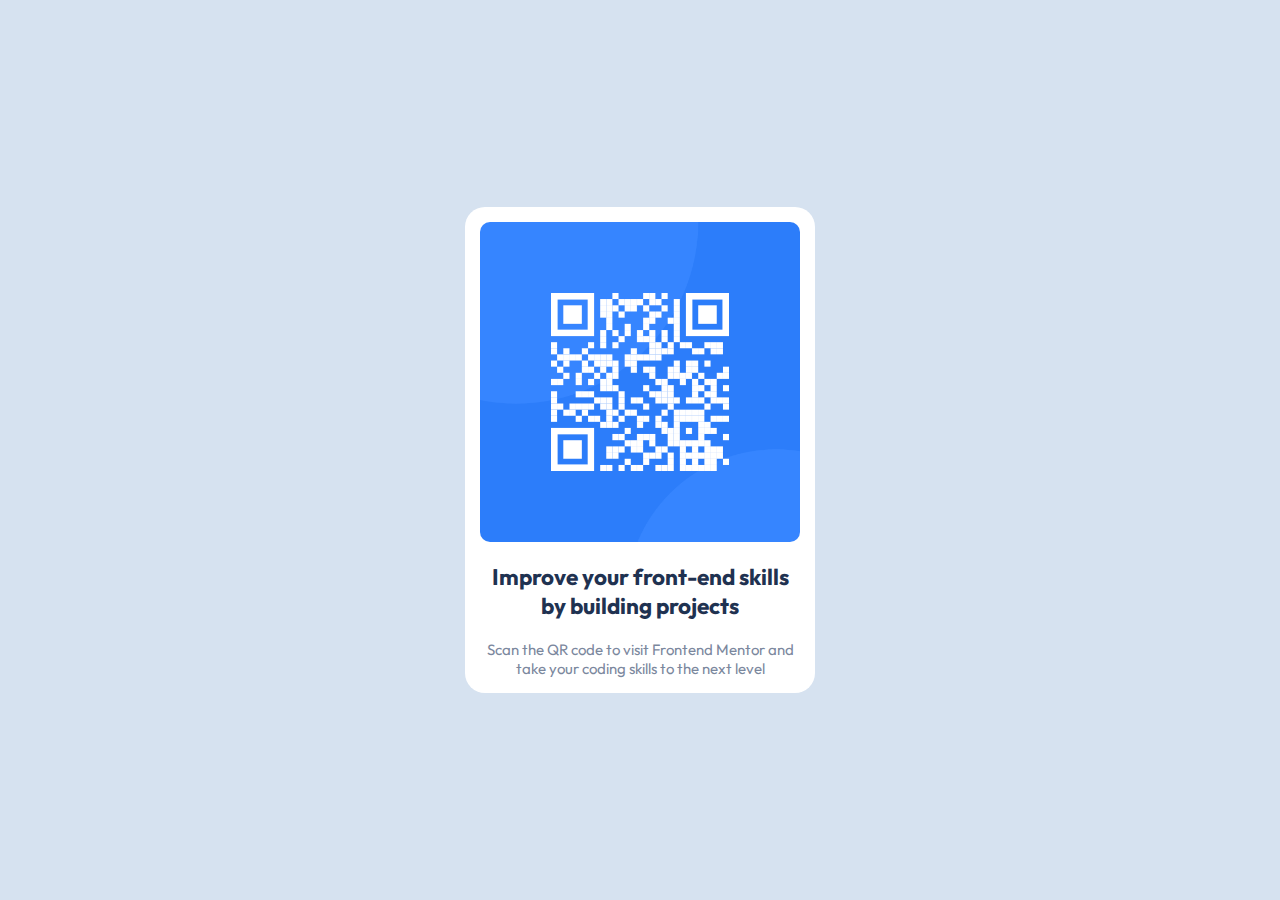
==== qr-code-component-main/index.html @ ef271e9e "qr-code-component-main" ====
<!DOCTYPE html>
<html lang="en">
  <head>
    <meta charset="UTF-8" />
    <meta name="viewport" content="width=device-width, initial-scale=1.0" />
    <!-- displays site properly based on user's device -->
    <link
      href="https://fonts.googleapis.com/css2?family=Outfit:wght@300;700&display=swap"
      rel="stylesheet"
    />
    <link rel="stylesheet" href="style.css" />

    <title>Frontend Mentor | QR code component</title>
  </head>
  <body>
    <!-- Improve your front-end skills by building projects Scan the QR code to visit
    Frontend Mentor and take your coding skills to the next level -->

    <main class="container">
      <img class="container-img" src="images/image-qr-code.png" alt="qr-code" />
      <div class="cont">
        <h2 class="title">
          Improve your front-end skills by building projects
        </h2>
        <p class="desc">
          Scan the QR code to visit Frontend Mentor and take your coding skills
          to the next level
        </p>
      </div>
    </main>
  </body>
</html>
---- qr-code-component-main/style.css ----
:root {
  --white: hsl(0, 0%, 100%);
  --light-gray: hsl(212, 45%, 89%);
  --Grayish-blue: hsl(220, 15%, 55%);
  --Dark-blue: hsl(218, 44%, 22%);
}

* {
  margin: 0;
  padding: 0;
  box-sizing: border-box;
}

body {
  height: 100vh;
  font-size: 15px;
  font-family: "Outfit", sans-serif;
  background-color: var(--light-gray);
  text-align: center;

  display: flex;
  justify-content: center;
  align-items: center;
}

/************************************ CREATING BOX  ************************************/

.container {
  background-color: var(--white);
  border-radius: 20px;
  padding: 15px;
  width: 80%;
  max-width: 350px;

  display: flex;
  flex-direction: column;
  justify-content: center;
  align-items: center;
}

.container-img {
  width: 100%;
  border-radius: 10px;
  margin-bottom: 20px;
}

.title {
  text-align: center;
  margin-bottom: 20px;
  color: var(--Dark-blue);
  font-weight: 700;
}

.desc {
  text-align: center;
  font-weight: 400;
  color: var(--Grayish-blue);
}
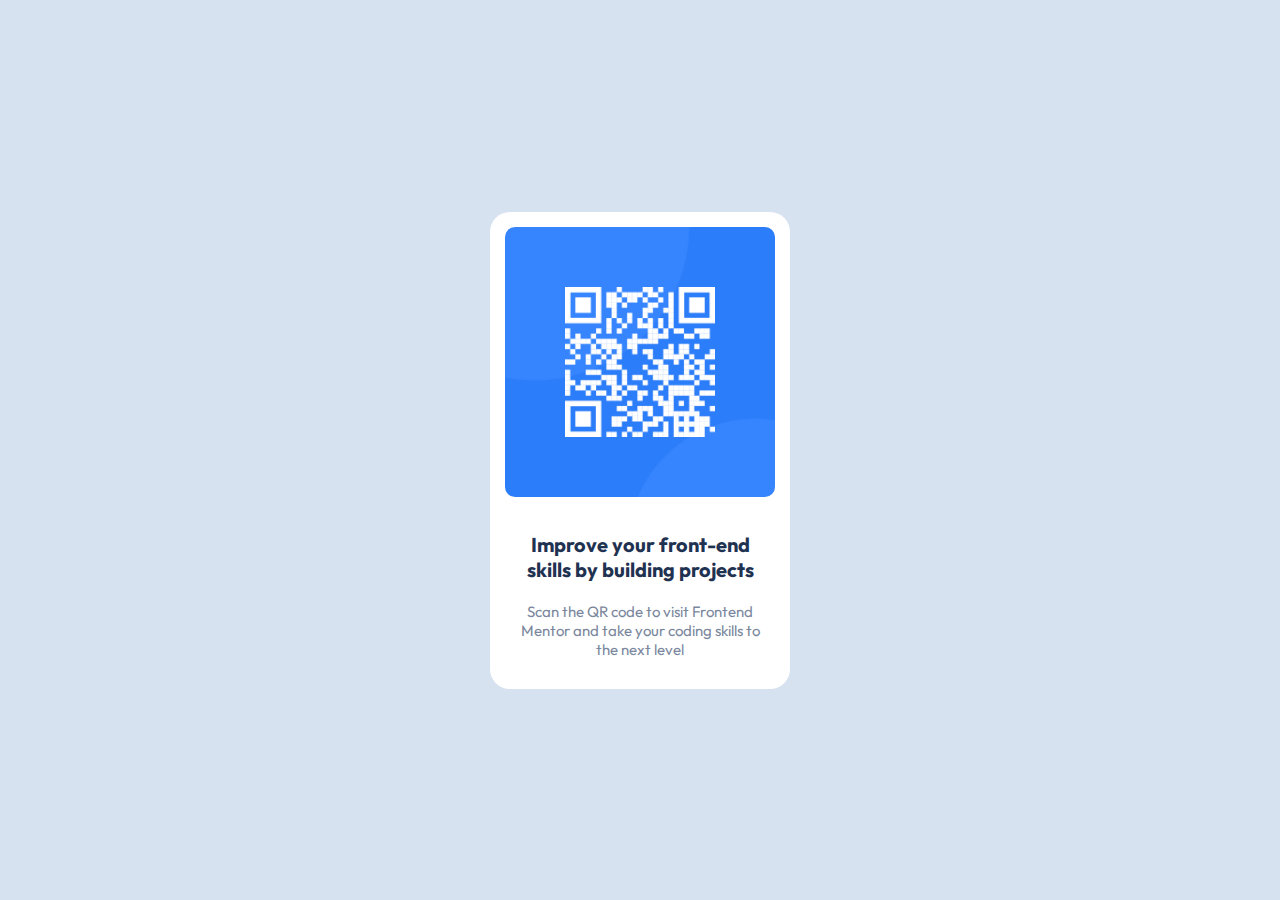
==== commit 04980557: "fixing some accessibility issues" ====
--- a/qr-code-component-main/index.html
+++ b/qr-code-component-main/index.html
@@ -19,9 +19,9 @@
     <main class="container">
       <img class="container-img" src="images/image-qr-code.png" alt="qr-code" />
       <div class="cont">
-        <h2 class="title">
+        <h1 class="title">
           Improve your front-end skills by building projects
-        </h2>
+        </h1>
         <p class="desc">
           Scan the QR code to visit Frontend Mentor and take your coding skills
           to the next level
--- a/qr-code-component-main/style.css
+++ b/qr-code-component-main/style.css
@@ -30,7 +30,7 @@
   border-radius: 20px;
   padding: 15px;
   width: 80%;
-  max-width: 350px;
+  max-width: 300px;
 
   display: flex;
   flex-direction: column;
@@ -40,6 +40,7 @@
 
 .container-img {
   width: 100%;
+  height: 60%;
   border-radius: 10px;
   margin-bottom: 20px;
 }
@@ -49,6 +50,7 @@
   margin-bottom: 20px;
   color: var(--Dark-blue);
   font-weight: 700;
+  font-size: 20px;
 }
 
 .desc {
@@ -56,3 +58,7 @@
   font-weight: 400;
   color: var(--Grayish-blue);
 }
+
+.cont {
+  padding: 15px;
+}
